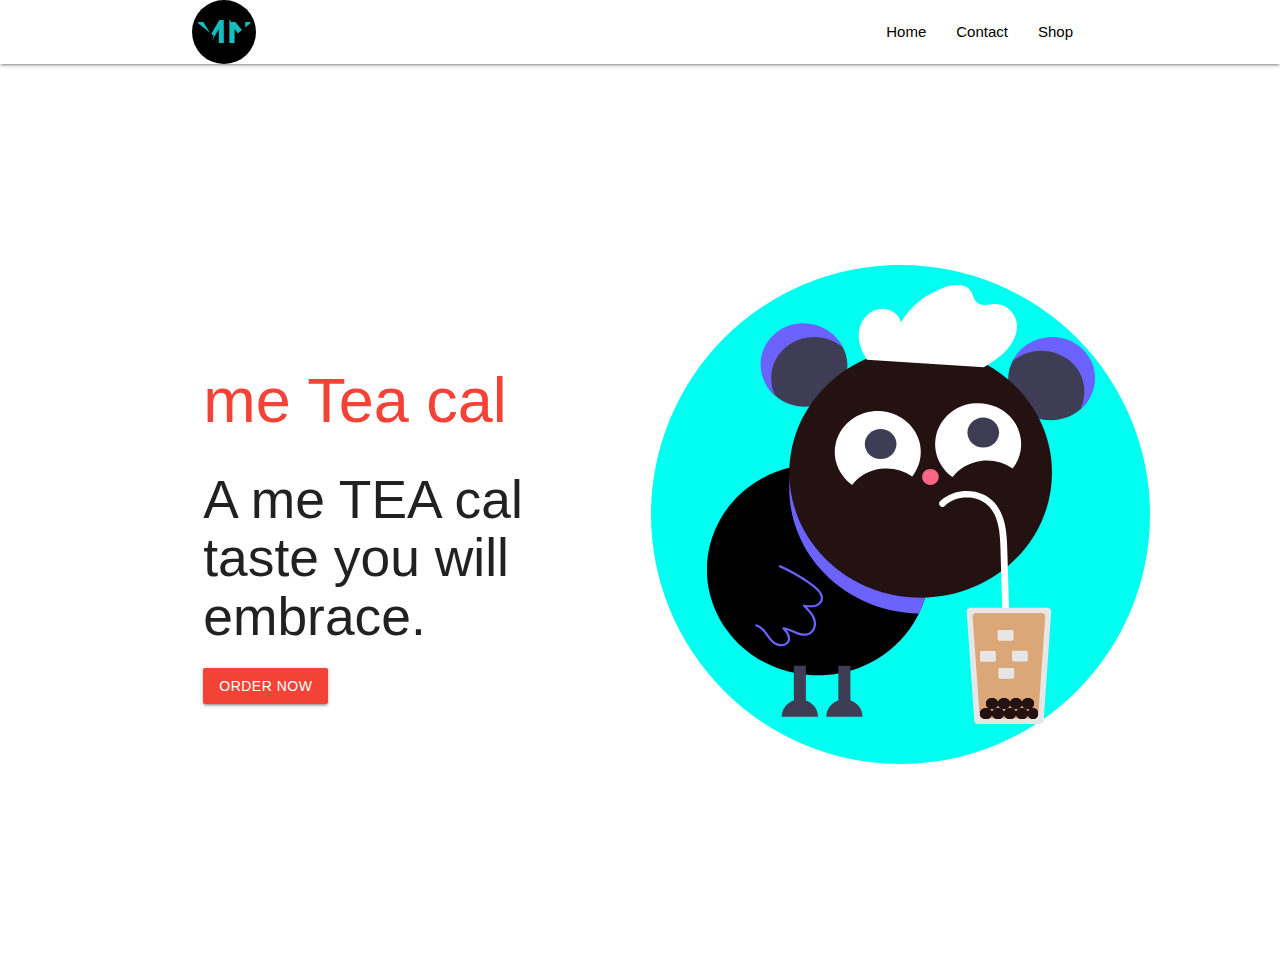
==== index.html @ d5e90235 "Initial commit" ====
<!DOCTYPE html>
<html lang="en">
  <head>
    <meta charset="UTF-8" />
    <meta http-equiv="X-UA-Compatible" content="IE=edge" />
    <meta name="viewport" content="width=device-width, initial-scale=1.0" />
    <title>me Tea cal</title>
    <link href="https://fonts.googleapis.com/icon?family=Material+Icons" rel="stylesheet" />
    <link rel="stylesheet" href="https://cdnjs.cloudflare.com/ajax/libs/materialize/1.0.0/css/materialize.min.css" />
    <link rel="stylesheet" href="/styles/style.css" />
  </head>
  <body>
    <div class="wrapper">
      <header>
        <nav class="transparent">
          <div class="nav-wrapper container">
            <a href="/" class="brand-logo">
              <img src="/img/logo.svg" alt="" srcset="" />
            </a>
            <ul class="right">
              <li><a class="black-text" href="/">Home</a></li>
              <li><a class="black-text" href="/contact.html">Contact</a></li>
              <li><a class="black-text" href="/shop.html">Shop</a></li>
            </ul>
          </div>
        </nav>
      </header>

      <main>
        <div class="container mainContainer">
          <div class="row">
            <div class="col m6 valign-wrapper">
              <div class="textContent">
                <h1 class="red-text">me Tea cal</h1>
                <h2>A me TEA cal taste you will embrace.</h2>
                <a href="/order.html" class="btn red"> Order Now</a>
              </div>
            </div>
            <div class="col m6 valign-wrapper">
              <img src="/img/illustration.svg" alt="illustration" />
            </div>
          </div>
        </div>
      </main>
    </div>
    <script src="https://cdnjs.cloudflare.com/ajax/libs/materialize/1.0.0/js/materialize.min.js"></script>
  </body>
</html>
---- styles/style.css ----
body {
  height: 100vh;
}

.wrapper {
  height: 100%;
}

main {
  height: 100%;
}

.mainContainer {
  height: 100%;
}

.mainContainer .row {
  height: 100%;
}

.mainContainer .row .col {
  height: 100%;
}

.textContent ul li {
  list-style-type: disc;
  font-size: 3.56rem;
}
/*# sourceMappingURL=style.css.map */
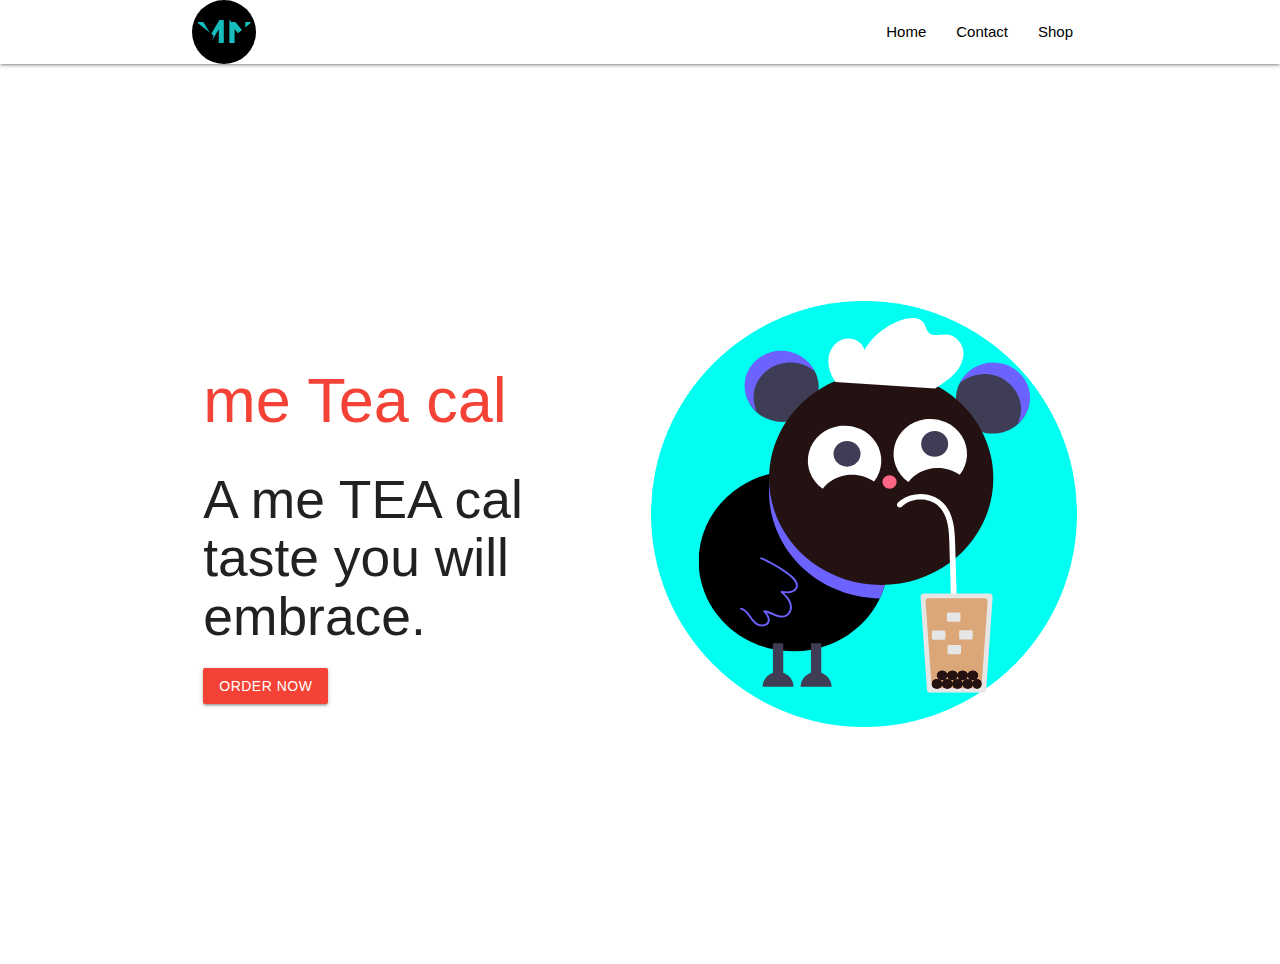
==== commit a6d377ee: "Updating mobile" ====
--- a/index.html
+++ b/index.html
@@ -12,18 +12,26 @@
   <body>
     <div class="wrapper">
       <header>
-        <nav class="transparent">
+        <nav class="white">
           <div class="nav-wrapper container">
+            <a href="#" data-target="slide-out" class="sidenav-trigger black-text"
+              ><i class="material-icons">menu</i></a
+            >
             <a href="/" class="brand-logo">
               <img src="/img/logo.svg" alt="" srcset="" />
             </a>
-            <ul class="right">
+            <ul class="right hide-on-med-and-down">
               <li><a class="black-text" href="/">Home</a></li>
               <li><a class="black-text" href="/contact.html">Contact</a></li>
               <li><a class="black-text" href="/shop.html">Shop</a></li>
             </ul>
           </div>
         </nav>
+        <ul id="slide-out" class="sidenav">
+          <li><a class="black-text" href="/">Home</a></li>
+          <li><a class="black-text" href="/contact.html">Contact</a></li>
+          <li><a class="black-text" href="/shop.html">Shop</a></li>
+        </ul>
       </header>
 
       <main>
@@ -36,13 +44,15 @@
                 <a href="/order.html" class="btn red"> Order Now</a>
               </div>
             </div>
-            <div class="col m6 valign-wrapper">
-              <img src="/img/illustration.svg" alt="illustration" />
+            <div class="col m6 valign-wrapper hide-on-small-only">
+              <img src="/img/illustration.svg" alt="" class="responsive-img" />
             </div>
           </div>
         </div>
       </main>
     </div>
+    <script src="https://code.jquery.com/jquery-3.6.0.min.js"></script>
     <script src="https://cdnjs.cloudflare.com/ajax/libs/materialize/1.0.0/js/materialize.min.js"></script>
+    <script src="/script/main.js"></script>
   </body>
 </html>
--- a/styles/style.css
+++ b/styles/style.css
@@ -25,5 +25,4 @@
 .textContent ul li {
   list-style-type: disc;
   font-size: 3.56rem;
-}
-/*# sourceMappingURL=style.css.map */+}